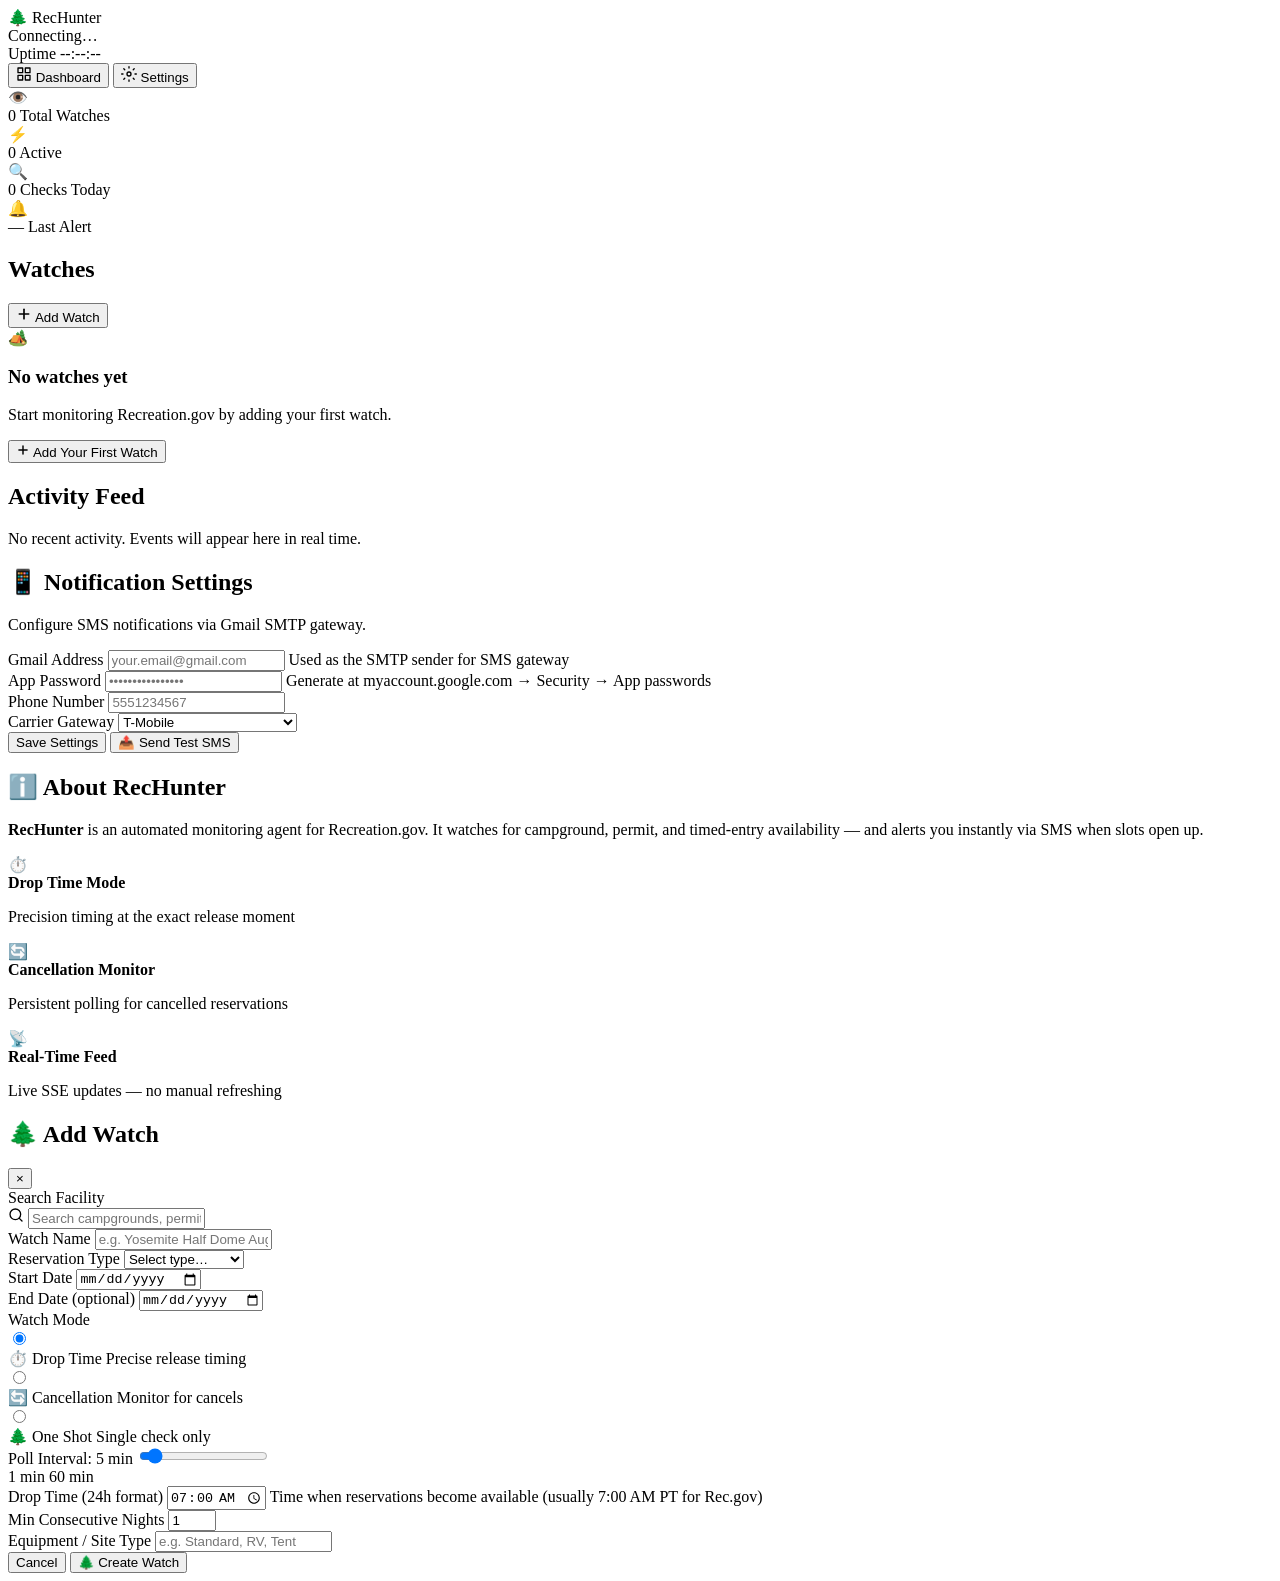
==== frontend/index.html @ 4baa0b32 "Initial commit - RecSniper working state with Olympic Wilderness support and Fly.io configurations" ====
<!DOCTYPE html>
<html lang="en">
<head>
    <meta charset="UTF-8">
    <meta name="viewport" content="width=device-width, initial-scale=1.0">
    <meta name="description" content="RecHunter — Premium Recreation.gov availability monitoring dashboard. Track campgrounds, permits, and timed-entry reservations in real time.">
    <meta name="theme-color" content="#0a0b10">
    <title>RecHunter — Recreation.gov Monitor</title>
    <link rel="preconnect" href="https://fonts.googleapis.com">
    <link rel="preconnect" href="https://fonts.gstatic.com" crossorigin>
    <link href="https://fonts.googleapis.com/css2?family=Inter:wght@300;400;500;600;700;800&display=swap" rel="stylesheet">
    <link rel="stylesheet" href="/static/css/styles.css?v=3">
</head>
<body>
    <!-- Header -->
    <header id="app-header">
        <div class="header-left">
            <div class="logo">
                <span class="logo-icon">🌲</span>
                <span class="logo-text">Rec<span class="logo-highlight">Hunter</span></span>
            </div>
            <div class="engine-status" id="engine-status">
                <span class="status-dot" id="status-dot"></span>
                <span class="status-label" id="status-label">Connecting…</span>
            </div>
        </div>
        <div class="header-right">
            <div class="uptime" id="uptime">
                <span class="uptime-label">Uptime</span>
                <span class="uptime-value" id="uptime-value">--:--:--</span>
            </div>
        </div>
    </header>

    <!-- Navigation Tabs -->
    <nav id="main-nav">
        <button class="nav-tab active" data-tab="dashboard" id="tab-dashboard">
            <svg width="16" height="16" viewBox="0 0 24 24" fill="none" stroke="currentColor" stroke-width="2" stroke-linecap="round" stroke-linejoin="round"><rect x="3" y="3" width="7" height="7"/><rect x="14" y="3" width="7" height="7"/><rect x="3" y="14" width="7" height="7"/><rect x="14" y="14" width="7" height="7"/></svg>
            Dashboard
        </button>
        <button class="nav-tab" data-tab="settings" id="tab-settings">
            <svg width="16" height="16" viewBox="0 0 24 24" fill="none" stroke="currentColor" stroke-width="2" stroke-linecap="round" stroke-linejoin="round"><circle cx="12" cy="12" r="3"/><path d="M12 1v2M12 21v2M4.22 4.22l1.42 1.42M18.36 18.36l1.42 1.42M1 12h2M21 12h2M4.22 19.78l1.42-1.42M18.36 5.64l1.42-1.42"/></svg>
            Settings
        </button>
    </nav>

    <!-- Main Content -->
    <main id="main-content">
        <!-- Dashboard View -->
        <section id="view-dashboard" class="view active">
            <!-- Stats Bar -->
            <div class="stats-bar" id="stats-bar">
                <div class="stat-card" id="stat-total-watches">
                    <div class="stat-icon">👁️</div>
                    <div class="stat-info">
                        <span class="stat-value" data-stat="totalWatches">0</span>
                        <span class="stat-label">Total Watches</span>
                    </div>
                </div>
                <div class="stat-card" id="stat-active-watches">
                    <div class="stat-icon">⚡</div>
                    <div class="stat-info">
                        <span class="stat-value" data-stat="activeWatches">0</span>
                        <span class="stat-label">Active</span>
                    </div>
                </div>
                <div class="stat-card" id="stat-total-checks">
                    <div class="stat-icon">🔍</div>
                    <div class="stat-info">
                        <span class="stat-value" data-stat="totalChecks">0</span>
                        <span class="stat-label">Checks Today</span>
                    </div>
                </div>
                <div class="stat-card" id="stat-last-alert">
                    <div class="stat-icon">🔔</div>
                    <div class="stat-info">
                        <span class="stat-value" data-stat="lastAlert">—</span>
                        <span class="stat-label">Last Alert</span>
                    </div>
                </div>
            </div>

            <!-- Action Bar -->
            <div class="action-bar">
                <h2 class="section-title">Watches</h2>
                <button class="btn btn-primary" id="btn-add-watch">
                    <svg width="16" height="16" viewBox="0 0 24 24" fill="none" stroke="currentColor" stroke-width="2.5" stroke-linecap="round"><line x1="12" y1="5" x2="12" y2="19"/><line x1="5" y1="12" x2="19" y2="12"/></svg>
                    Add Watch
                </button>
            </div>

            <!-- Watch Grid -->
            <div class="watch-grid" id="watch-grid">
                <div class="empty-state" id="empty-state">
                    <div class="empty-icon">🏕️</div>
                    <h3>No watches yet</h3>
                    <p>Start monitoring Recreation.gov by adding your first watch.</p>
                    <button class="btn btn-primary btn-sm" id="btn-add-watch-empty">
                        <svg width="14" height="14" viewBox="0 0 24 24" fill="none" stroke="currentColor" stroke-width="2.5" stroke-linecap="round"><line x1="12" y1="5" x2="12" y2="19"/><line x1="5" y1="12" x2="19" y2="12"/></svg>
                        Add Your First Watch
                    </button>
                </div>
            </div>

            <!-- Activity Feed -->
            <div class="activity-section">
                <h2 class="section-title">Activity Feed</h2>
                <div class="activity-feed" id="activity-feed">
                    <div class="empty-state small" id="activity-empty">
                        <p>No recent activity. Events will appear here in real time.</p>
                    </div>
                </div>
            </div>
        </section>

        <!-- Settings View -->
        <section id="view-settings" class="view">
            <div class="settings-container">
                <!-- Notification Settings -->
                <div class="settings-card">
                    <div class="settings-header">
                        <h2>📱 Notification Settings</h2>
                        <p class="settings-desc">Configure SMS notifications via Gmail SMTP gateway.</p>
                    </div>
                    <form id="settings-form" class="settings-form">
                        <div class="form-group">
                            <label for="setting-gmail">Gmail Address</label>
                            <input type="email" id="setting-gmail" placeholder="your.email@gmail.com" autocomplete="email">
                            <span class="form-hint">Used as the SMTP sender for SMS gateway</span>
                        </div>
                        <div class="form-group">
                            <label for="setting-app-password">App Password</label>
                            <input type="password" id="setting-app-password" placeholder="••••••••••••••••" autocomplete="current-password">
                            <span class="form-hint">Generate at myaccount.google.com → Security → App passwords</span>
                        </div>
                        <div class="form-row">
                            <div class="form-group">
                                <label for="setting-phone">Phone Number</label>
                                <input type="tel" id="setting-phone" placeholder="5551234567" autocomplete="tel">
                            </div>
                            <div class="form-group">
                                <label for="setting-carrier">Carrier Gateway</label>
                                <select id="setting-carrier">
                                    <option value="tmomail.net">T-Mobile</option>
                                    <option value="vtext.com">Verizon</option>
                                    <option value="txt.att.net">AT&T</option>
                                    <option value="messaging.sprintpcs.com">Sprint</option>
                                    <option value="msg.fi.google.com">Google Fi</option>
                                    <option value="whatsapp">💬 WhatsApp (CallMeBot)</option>
                                    <option value="telegram">✈️ Telegram (CallMeBot)</option>
                                    <option value="">Custom…</option>
                                </select>
                            </div>
                        </div>
                        <div class="form-group" id="whatsapp-info-tip" style="display:none; color: var(--color-text-secondary); font-size: 0.85rem; margin-top: -10px; margin-bottom: 15px;">
                            💡 <strong>WhatsApp Setup:</strong> Add CallMeBot's number on WhatsApp and send <code>I allow callmebot to send me messages</code> to get your free API key. Enter that key in the <strong>App Password</strong> field above.
                        </div>
                        <div class="form-group" id="custom-gateway-group" style="display:none;">
                            <label for="setting-custom-gateway">Custom Gateway Domain</label>
                            <input type="text" id="setting-custom-gateway" placeholder="e.g. sms.mycarrier.com">
                        </div>
                        <div class="form-actions">
                            <button type="submit" class="btn btn-primary" id="btn-save-settings">
                                Save Settings
                            </button>
                            <button type="button" class="btn btn-outline" id="btn-test-sms">
                                📤 Send Test SMS
                            </button>
                        </div>
                    </form>
                </div>

                <!-- About Section -->
                <div class="settings-card">
                    <div class="settings-header">
                        <h2>ℹ️ About RecHunter</h2>
                    </div>
                    <div class="about-content">
                        <p><strong>RecHunter</strong> is an automated monitoring agent for Recreation.gov. It watches for campground, permit, and timed-entry availability — and alerts you instantly via SMS when slots open up.</p>
                        <div class="about-features">
                            <div class="about-feature">
                                <span class="about-feature-icon">⏱️</span>
                                <div>
                                    <strong>Drop Time Mode</strong>
                                    <p>Precision timing at the exact release moment</p>
                                </div>
                            </div>
                            <div class="about-feature">
                                <span class="about-feature-icon">🔄</span>
                                <div>
                                    <strong>Cancellation Monitor</strong>
                                    <p>Persistent polling for cancelled reservations</p>
                                </div>
                            </div>
                            <div class="about-feature">
                                <span class="about-feature-icon">📡</span>
                                <div>
                                    <strong>Real-Time Feed</strong>
                                    <p>Live SSE updates — no manual refreshing</p>
                                </div>
                            </div>
                        </div>
                    </div>
                </div>
            </div>
        </section>
    </main>

    <!-- Toast Container -->
    <div class="toast-container" id="toast-container"></div>

    <!-- Add Watch Modal -->
    <div class="modal-backdrop" id="modal-backdrop">
        <div class="modal" id="modal-add-watch">
            <div class="modal-header">
                <h2>🌲 Add Watch</h2>
                <button class="modal-close" id="modal-close" aria-label="Close modal">&times;</button>
            </div>
            <div class="modal-body">
                <form id="add-watch-form">
                    <!-- Facility Search -->
                    <div class="form-group">
                        <label for="watch-facility-search">Search Facility</label>
                        <div class="search-wrapper">
                            <svg class="search-icon" width="16" height="16" viewBox="0 0 24 24" fill="none" stroke="currentColor" stroke-width="2" stroke-linecap="round"><circle cx="11" cy="11" r="8"/><line x1="21" y1="21" x2="16.65" y2="16.65"/></svg>
                            <input type="text" id="watch-facility-search" placeholder="Search campgrounds, permits…" autocomplete="off">
                            <div class="search-spinner" id="search-spinner" style="display:none;"></div>
                            <div class="search-results" id="search-results" style="display:none;"></div>
                        </div>
                    </div>

                    <!-- Selected Facility Preview -->
                    <div class="selected-facility" id="selected-facility" style="display:none;">
                        <div class="selected-facility-info">
                            <span class="selected-facility-name" id="selected-facility-name"></span>
                            <span class="selected-facility-meta" id="selected-facility-meta"></span>
                        </div>
                        <button type="button" class="btn-icon" id="clear-facility" aria-label="Clear selection">&times;</button>
                    </div>
                    <input type="hidden" id="watch-facility-id">

                    <!-- Watch Name -->
                    <div class="form-group">
                        <label for="watch-name">Watch Name</label>
                        <input type="text" id="watch-name" placeholder="e.g. Yosemite Half Dome Aug 15" required>
                    </div>

                    <!-- Reservation Type -->
                    <div class="form-group">
                        <label for="watch-type">Reservation Type</label>
                        <select id="watch-type" required>
                            <option value="" disabled selected>Select type…</option>
                            <option value="campground">🏕️ Campground</option>
                            <option value="permit">🏔️ Permit</option>
                            <option value="timed_entry">🎫 Timed Entry</option>
                        </select>
                    </div>

                    <!-- Sub-entity (Entrance/Tour) Selector -->
                    <div class="form-group" id="watch-sub-entity-group" style="display:none;">
                        <label>Specific Entrances / Tours <span class="optional">(select one or more, optional)</span></label>
                        <div class="sub-entity-checkbox-container" id="watch-sub-entity-list">
                            <!-- Populated dynamically -->
                        </div>
                    </div>

                    <!-- Date Range -->
                    <div class="form-row">
                        <div class="form-group">
                            <label for="watch-date-start">Start Date</label>
                            <input type="date" id="watch-date-start" required>
                        </div>
                        <div class="form-group">
                            <label for="watch-date-end">End Date <span class="optional">(optional)</span></label>
                            <input type="date" id="watch-date-end">
                        </div>
                    </div>

                    <!-- Mode Selector -->
                    <div class="form-group">
                        <label>Watch Mode</label>
                        <div class="mode-selector" id="mode-selector">
                            <label class="mode-option">
                                <input type="radio" name="watch-mode" value="drop_time" checked>
                                <div class="mode-card">
                                    <span class="mode-icon">⏱️</span>
                                    <span class="mode-name">Drop Time</span>
                                    <span class="mode-desc">Precise release timing</span>
                                </div>
                            </label>
                            <label class="mode-option">
                                <input type="radio" name="watch-mode" value="cancellation">
                                <div class="mode-card">
                                    <span class="mode-icon">🔄</span>
                                    <span class="mode-name">Cancellation</span>
                                    <span class="mode-desc">Monitor for cancels</span>
                                </div>
                            </label>
                            <label class="mode-option">
                                <input type="radio" name="watch-mode" value="one_shot">
                                <div class="mode-card">
                                    <span class="mode-icon">🌲</span>
                                    <span class="mode-name">One Shot</span>
                                    <span class="mode-desc">Single check only</span>
                                </div>
                            </label>
                        </div>
                    </div>

                    <!-- Poll Interval -->
                    <div class="form-group" id="poll-interval-group">
                        <label for="watch-poll-interval">Poll Interval: <span id="poll-interval-value">5</span> min</label>
                        <input type="range" id="watch-poll-interval" min="1" max="60" value="5" step="1">
                        <div class="range-labels">
                            <span>1 min</span>
                            <span>60 min</span>
                        </div>
                    </div>

                    <!-- Drop Time (conditional) -->
                    <div class="form-group" id="drop-time-group">
                        <label for="watch-drop-time">Drop Time (24h format)</label>
                        <input type="time" id="watch-drop-time" value="07:00">
                        <span class="form-hint">Time when reservations become available (usually 7:00 AM PT for Rec.gov)</span>
                    </div>

                    <!-- Filters -->
                    <div class="form-row">
                        <div class="form-group">
                            <label for="watch-min-nights">Min Consecutive Nights</label>
                            <input type="number" id="watch-min-nights" min="1" max="14" value="1">
                        </div>
                        <div class="form-group">
                            <label for="watch-equipment">Equipment / Site Type</label>
                            <input type="text" id="watch-equipment" placeholder="e.g. Standard, RV, Tent">
                        </div>
                    </div>
                </form>
            </div>
            <div class="modal-footer">
                <button type="button" class="btn btn-ghost" id="btn-cancel-watch">Cancel</button>
                <button type="button" class="btn btn-primary" id="btn-create-watch">
                    🌲 Create Watch
                </button>
            </div>
        </div>
    </div>

    <script src="/static/js/api.js?v=3" defer></script>
    <script src="/static/js/components.js?v=3" defer></script>
    <script src="/static/js/app.js?v=3" defer></script>
</body>
</html>
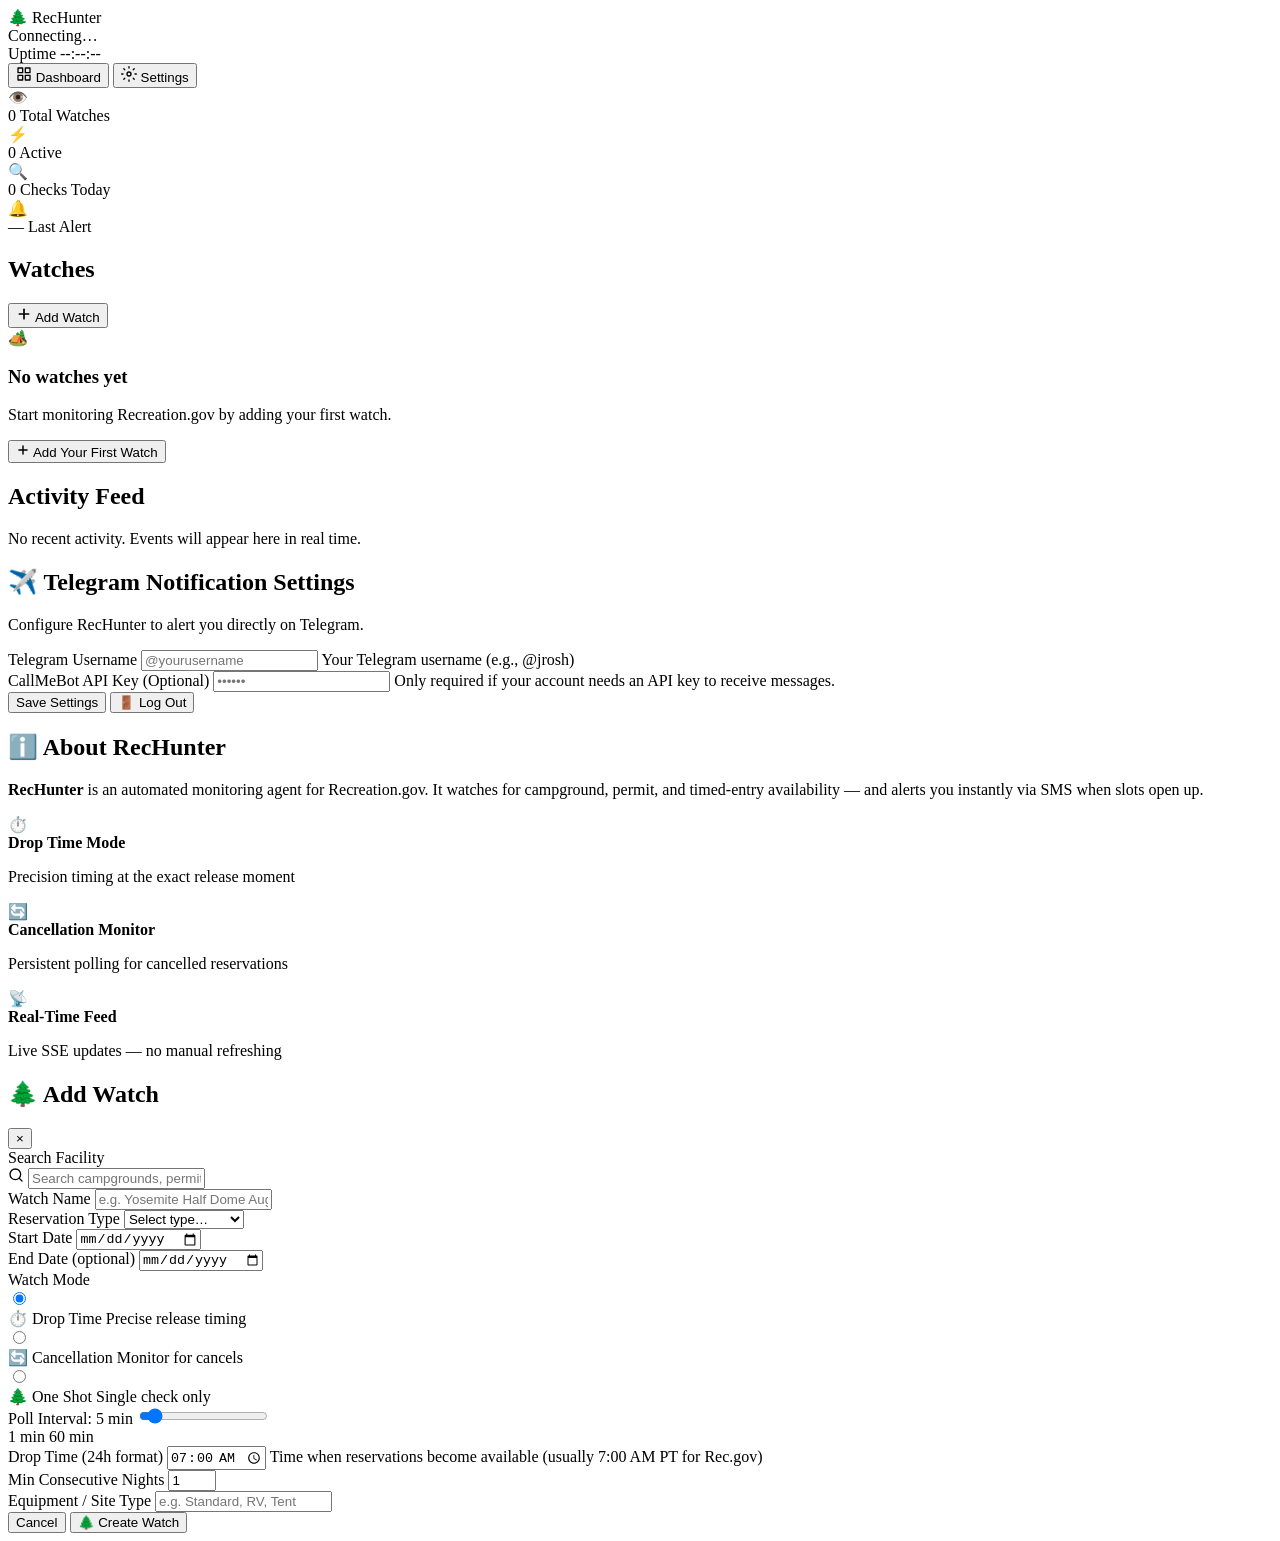
==== commit 3e9816e3: "Migrate to multi-user Telegram OTP authentication, add standalone login page, and fix timed-entry bo" ====
--- a/frontend/index.html
+++ b/frontend/index.html
@@ -9,7 +9,7 @@
     <link rel="preconnect" href="https://fonts.googleapis.com">
     <link rel="preconnect" href="https://fonts.gstatic.com" crossorigin>
     <link href="https://fonts.googleapis.com/css2?family=Inter:wght@300;400;500;600;700;800&display=swap" rel="stylesheet">
-    <link rel="stylesheet" href="/static/css/styles.css?v=3">
+    <link rel="stylesheet" href="/static/css/styles.css?v=4">
 </head>
 <body>
     <!-- Header -->
@@ -119,52 +119,26 @@
                 <!-- Notification Settings -->
                 <div class="settings-card">
                     <div class="settings-header">
-                        <h2>📱 Notification Settings</h2>
-                        <p class="settings-desc">Configure SMS notifications via Gmail SMTP gateway.</p>
+                        <h2>✈️ Telegram Notification Settings</h2>
+                        <p class="settings-desc">Configure RecHunter to alert you directly on Telegram.</p>
                     </div>
                     <form id="settings-form" class="settings-form">
                         <div class="form-group">
-                            <label for="setting-gmail">Gmail Address</label>
-                            <input type="email" id="setting-gmail" placeholder="your.email@gmail.com" autocomplete="email">
-                            <span class="form-hint">Used as the SMTP sender for SMS gateway</span>
-                        </div>
-                        <div class="form-group">
-                            <label for="setting-app-password">App Password</label>
-                            <input type="password" id="setting-app-password" placeholder="••••••••••••••••" autocomplete="current-password">
-                            <span class="form-hint">Generate at myaccount.google.com → Security → App passwords</span>
-                        </div>
-                        <div class="form-row">
-                            <div class="form-group">
-                                <label for="setting-phone">Phone Number</label>
-                                <input type="tel" id="setting-phone" placeholder="5551234567" autocomplete="tel">
-                            </div>
-                            <div class="form-group">
-                                <label for="setting-carrier">Carrier Gateway</label>
-                                <select id="setting-carrier">
-                                    <option value="tmomail.net">T-Mobile</option>
-                                    <option value="vtext.com">Verizon</option>
-                                    <option value="txt.att.net">AT&T</option>
-                                    <option value="messaging.sprintpcs.com">Sprint</option>
-                                    <option value="msg.fi.google.com">Google Fi</option>
-                                    <option value="whatsapp">💬 WhatsApp (CallMeBot)</option>
-                                    <option value="telegram">✈️ Telegram (CallMeBot)</option>
-                                    <option value="">Custom…</option>
-                                </select>
-                            </div>
-                        </div>
-                        <div class="form-group" id="whatsapp-info-tip" style="display:none; color: var(--color-text-secondary); font-size: 0.85rem; margin-top: -10px; margin-bottom: 15px;">
-                            💡 <strong>WhatsApp Setup:</strong> Add CallMeBot's number on WhatsApp and send <code>I allow callmebot to send me messages</code> to get your free API key. Enter that key in the <strong>App Password</strong> field above.
-                        </div>
-                        <div class="form-group" id="custom-gateway-group" style="display:none;">
-                            <label for="setting-custom-gateway">Custom Gateway Domain</label>
-                            <input type="text" id="setting-custom-gateway" placeholder="e.g. sms.mycarrier.com">
+                            <label for="setting-telegram">Telegram Username</label>
+                            <input type="text" id="setting-telegram" placeholder="@yourusername" required>
+                            <span class="form-hint">Your Telegram username (e.g., @jrosh)</span>
+                        </div>
+                        <div class="form-group">
+                            <label for="setting-callmebot-key">CallMeBot API Key <span class="optional">(Optional)</span></label>
+                            <input type="password" id="setting-callmebot-key" placeholder="••••••">
+                            <span class="form-hint">Only required if your account needs an API key to receive messages.</span>
                         </div>
                         <div class="form-actions">
                             <button type="submit" class="btn btn-primary" id="btn-save-settings">
                                 Save Settings
                             </button>
-                            <button type="button" class="btn btn-outline" id="btn-test-sms">
-                                📤 Send Test SMS
+                            <button type="button" class="btn btn-outline" id="btn-logout">
+                                🚪 Log Out
                             </button>
                         </div>
                     </form>
@@ -346,8 +320,8 @@
         </div>
     </div>
 
-    <script src="/static/js/api.js?v=3" defer></script>
-    <script src="/static/js/components.js?v=3" defer></script>
-    <script src="/static/js/app.js?v=3" defer></script>
+    <script src="/static/js/api.js?v=4" defer></script>
+    <script src="/static/js/components.js?v=4" defer></script>
+    <script src="/static/js/app.js?v=4" defer></script>
 </body>
 </html>
